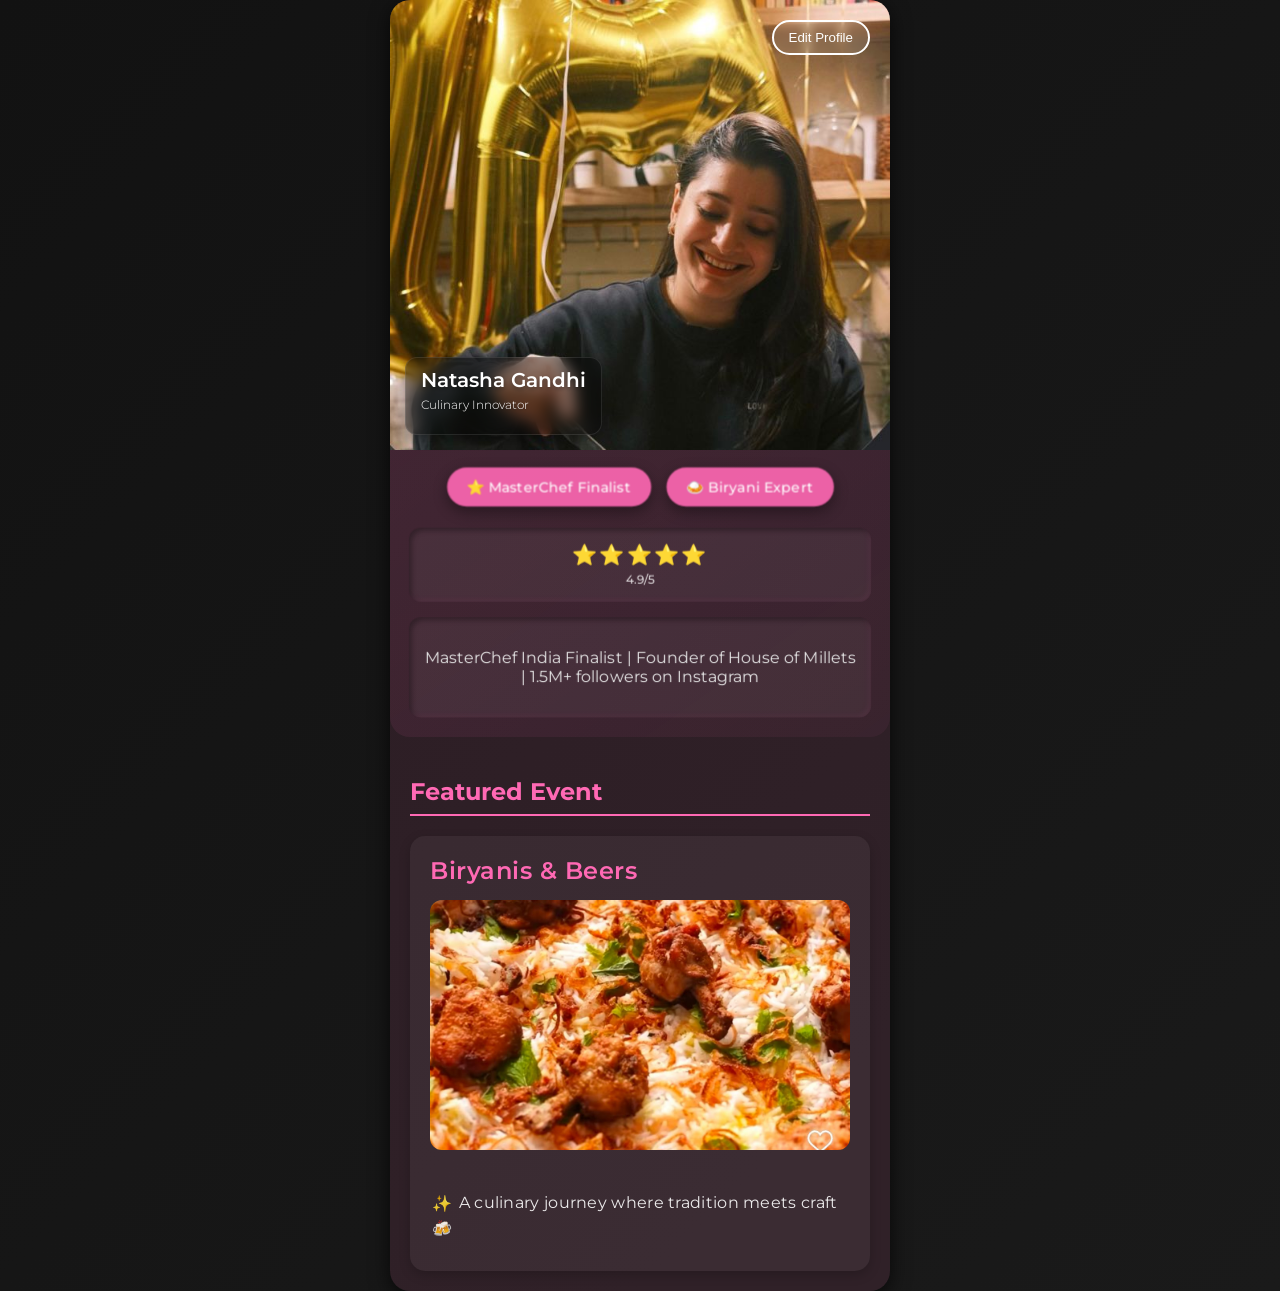
==== index.html @ d1b592fd "first commit" ====
<!DOCTYPE html>
<html lang="en">
<head>
    <meta charset="UTF-8">
    <meta name="viewport" content="width=device-width, initial-scale=1.0, maximum-scale=1.0, user-scalable=no">
    <title>Natasha Gandhi - Chef Profile</title>
    <link rel="preconnect" href="https://fonts.googleapis.com">
    <link rel="preconnect" href="https://fonts.gstatic.com" crossorigin>
    <link href="https://fonts.googleapis.com/css2?family=Montserrat:wght@300;400;500;600;700&display=swap" rel="stylesheet">
    <link rel="stylesheet" href="style.css">
</head>
<body>
    <div class="artist-profile">
        <div class="hero">
            <button class="edit-profile-btn">Edit Profile</button>
            <img src="hero.jpeg" alt="Natasha Gandhi" class="hero-image">
            <div class="overlay">
                <h1 class="artist-name">Natasha Gandhi</h1>
                <p class="artist-bio">Culinary Innovator</p>
            </div>
        </div>
        <div class="highlights">
            <div class="primary-highlights">
                <span class="icon">⭐ MasterChef Finalist</span>
                <span class="icon">🍛 Biryani Expert</span>
                
            </div>
            <div class="awards-ratings">
                <div class="stars">⭐⭐⭐⭐⭐</div>
                <div class="rating">4.9/5</div>
            </div>
            <div class="secondary-highlights">
                <p> MasterChef India Finalist | Founder of House of Millets | 1.5M+ followers on Instagram</p>
            </div>
        </div>
        <div class="events">
            <h2>Featured Event</h2>
            <a href="events.html" class="event-link">
                <div class="event">
                    <h3>Biryanis & Beers</h3>
                    <img src="WhatsApp Image 2025-02-11 at 7.40.05 PM (1).jpeg" alt="Event Image" class="event-img">
                    <p>
                        <span class="emoji">✨</span> A culinary journey where tradition meets craft
                        <span class="emoji">🍻</span>
                    </p>
                </div>
            </a>
        </div>
    </div>
    <script src="app.js"></script>
</body>
</html>
---- style.css ----
/* General Styling */
body {
    font-family: 'Montserrat', -apple-system, BlinkMacSystemFont, 'Segoe UI', Roboto, Oxygen-Sans, Ubuntu, Cantarell, sans-serif;
    background: linear-gradient(135deg, #121212, #1a1a1a);
    color: #ffffff;
    margin: 0;
    padding: 0;
    display: flex;
    justify-content: center;
    align-items: center;
    min-height: 100vh;
    box-sizing: border-box;
}

/* Artist Profile Container */
.artist-profile {
    width: 100%;
    max-width: 500px;
    background-color: rgba(255, 105, 180, 0.1);
    border-radius: 20px;
    overflow: hidden;
    box-shadow: 0px 5px 20px rgba(0, 0, 0, 0.7);
    margin: auto;
}

/* Hero Section */
.hero {
    position: relative;
    width: 100%;
    height: 0;
    padding-bottom: 90%; /* Increased from 75% for taller hero section */
}

.hero-image {
    position: absolute;
    top: 0;
    left: 0;
    width: 100%;
    height: 100%;
    object-fit: cover;
    object-position: center top;
}

.edit-profile-btn {
    position: absolute;
    top: 20px;
    right: 20px;
    background: rgba(255, 255, 255, 0.1);
    border: 2px solid #fff;
    color: #fff;
    padding: 8px 15px;
    border-radius: 20px;
    backdrop-filter: blur(5px);
    cursor: pointer;
    transition: all 0.3s ease;
    z-index: 10;
}

.edit-profile-btn:hover {
    background: #ff69b4;
    border-color: #ff69b4;
    transform: translateY(-2px);
}

/* Overlay for text */
.overlay {
    position: absolute;
    bottom: 15px;
    left: 15px;
    background: rgba(0, 0, 0, 0.4);
    padding: 10px 15px; /* Reduced padding */
    border-radius: 12px; /* Slightly reduced border radius */
    max-width: 80%; /* Limit width of overlay */
    backdrop-filter: blur(8px); /* Increased blur for better readability */
    border: 1px solid rgba(255, 255, 255, 0.1); /* Subtle border */
    box-shadow: 0 4px 12px rgba(0, 0, 0, 0.3);
}

.artist-name {
    font-size: 20px; /* Slightly reduced font size */
    font-weight: 600;
    margin: 0;
    color: #ffffff; /* Explicit white color */
    text-shadow: 0 2px 4px rgba(0, 0, 0, 0.3); /* Text shadow for better contrast */
}

.artist-bio {
    font-size: 12px; /* Reduced font size */
    font-weight: 300;
    margin-top: 5px;
    color: #ffffff; /* Explicit white color */
    text-shadow: 0 1px 2px rgba(0, 0, 0, 0.3); /* Subtle text shadow */
}

/* Highlights Section */
.highlights {
    padding: 20px;
    text-align: center;
    background: linear-gradient(145deg, rgba(255, 105, 180, 0.1), rgba(255, 105, 180, 0.05));
    border-radius: 0 0 20px 20px;
    transform-style: preserve-3d;
    perspective: 1000px;
}

.primary-highlights {
    display: flex;
    flex-wrap: wrap;
    justify-content: center;
    gap: 15px;
    margin-bottom: 20px;
    transform: translateZ(20px);
}

.icon {
    font-size: 14px;
    background: rgba(255, 105, 180, 0.9);
    padding: 10px 20px;
    border-radius: 25px;
    font-weight: 500;
    color: #ffffff;
    transition: all 0.3s ease;
    box-shadow: 0 5px 15px rgba(0, 0, 0, 0.4);
    transform: translateZ(10px);
}

.icon:hover {
    transform: translateZ(20px) translateY(-5px);
    box-shadow: 0 8px 20px rgba(255, 105, 180, 0.4);
}

.awards-ratings, .secondary-highlights {
    color: #E7E7E7;
    margin-top: 15px;
    padding: 15px;
    background: rgba(255, 255, 255, 0.05);
    border-radius: 12px;
    box-shadow: 
        inset 3px 3px 5px rgba(0, 0, 0, 0.3),
        inset -3px -3px 5px rgba(255, 105, 180, 0.05);
    transform: translateZ(5px);
}

.awards-ratings {
    display: flex;
    flex-direction: column;
    align-items: center;
    gap: 5px;
}

.awards-ratings .stars {
    font-size: 20px;
    letter-spacing: 2px;
}

.awards-ratings .rating {
    font-size: 12px;
    color: rgba(255, 255, 255, 0.8);
    font-weight: 500;
}

.events {
    padding: 20px;
    color: #ffffff;
}

.events h2 {
    color: #ff69b4;
    border-bottom: 2px solid #ff69b4;
    padding-bottom: 8px;
}

.event {
    background: rgba(255, 255, 255, 0.05);
    padding: 20px;
    border-radius: 15px;
    margin-top: 15px;
    box-shadow: 0 4px 12px rgba(0, 0, 0, 0.2);
    display: grid;
    grid-template-columns: 1fr;
    gap: 15px;
    transition: all 0.3s ease;
    position: relative;
    overflow: hidden;
}

.event img {
    width: 100%;
    height: 250px;
    object-fit: cover;
    border-radius: 12px;
    transition: transform 0.3s ease;
    margin-bottom: 15px;
}

.event:hover img {
    transform: scale(1.02);
}

.event h3 {
    font-size: 1.5em;
    margin: 0;
    color: #ff69b4;
    letter-spacing: 0.5px;
    font-weight: 600;
    position: relative;
    display: inline-block;
}

.event h3::after {
    content: '';
    position: absolute;
    width: 0;
    height: 2px;
    bottom: -4px;
    left: 0;
    background-color: #ff69b4;
    transition: width 0.3s ease;
}

.event:hover h3::after {
    width: 100%;
}

.event p {
    margin: 10px 0;
    font-size: 1em;
    line-height: 1.6;
    color: rgba(255, 255, 255, 0.9);
    font-weight: 400;
    letter-spacing: 0.3px;
}

.event .emoji {
    display: inline-block;
    transform: translateY(1px);
    margin: 0 2px;
}

.event-details p {
    line-height: 1.8;
    font-size: 1.1em;
    margin: 25px auto;
    max-width: 90%;
    letter-spacing: 0.3px;
    color: rgba(255, 255, 255, 0.95);
    text-shadow: 0 1px 2px rgba(0, 0, 0, 0.1);
}

/* Media Queries */
@media screen and (max-width: 600px) {
    body {
        padding: 10px;
        height: auto;
    }

    .artist-profile {
        width: 100%;
        border-radius: 15px;
    }

    .primary-highlights {
        gap: 8px;
    }

    .icon {
        padding: 8px 12px;
        font-size: 12px;
        width: calc(50% - 20px);
    }

    .overlay {
        bottom: 10px;
        left: 10px;
        padding: 8px 12px;
        max-width: 85%;
    }

    .artist-name {
        font-size: 20px;
    }

    .artist-bio {
        font-size: 12px;
    }

    .edit-profile-btn {
        top: 10px;
        right: 10px;
        padding: 6px 12px;
        font-size: 12px;
    }

    .highlights {
        padding: 15px;
    }

    .awards-ratings, 
    .secondary-highlights {
        padding: 10px;
        margin-top: 10px;
    }
    /* Make the event div clickable */
.event-link {
    text-decoration: none;
    color: inherit;
    display: block;
}

/* Style the event details page */
.event-details {
    width: 80%;
    max-width: 600px;
    margin: 50px auto;
    text-align: center;
    padding: 20px;
    background: #fff;
    border-radius: 15px;
    box-shadow: 0px 5px 10px rgba(0, 0, 0, 0.2);
}

.event-details img {
    width: 100%;
    border-radius: 10px;
    margin: 10px 0;
}

.event-details h2 {
    color: #ffb700;
}

.back-button {
    display: inline-block;
    margin-top: 20px;
    padding: 10px 15px;
    background: #ffcc00;
    color: #121212;
    text-decoration: none;
    border-radius: 10px;
    font-weight: bold;
}

}

@media screen and (max-width: 320px) {
    .primary-highlights {
        flex-direction: column;
    }

    .icon {
        width: auto;
    }
}

/* Add these new styles at the end of your file */
.event-link {
    text-decoration: none;
    color: inherit;
    display: block;
    transition: transform 0.3s ease;
}

.event-link:hover {
    transform: translateY(-5px);
}

.event-details {
    width: 90%;
    max-width: 600px;
    margin: 50px auto;
    padding: 20px;
    background: linear-gradient(145deg, rgba(255, 105, 180, 0.05), rgba(0, 0, 0, 0.3));
    border-radius: 20px;
    box-shadow: 0px 5px 20px rgba(0, 0, 0, 0.7);
    color: white;
    transform-style: preserve-3d;
    perspective: 1000px;
    backdrop-filter: blur(10px);
    border: 1px solid rgba(255, 255, 255, 0.1);
}

.event-details img {
    width: 100%;
    height: auto;
    max-height: 400px;
    object-fit: cover;
    border-radius: 15px;
    margin: 15px 0;
}

.event-details h2 {
    font-size: 2.2em;
    margin-bottom: 30px;
    background: linear-gradient(to right, #ff69b4, #ff99cc);
    -webkit-background-clip: text;
    -webkit-text-fill-color: transparent;
    text-shadow: 2px 2px 4px rgba(0, 0, 0, 0.3);
    font-weight: 700;
}

.back-button {
    position: fixed;
    top: 20px;
    right: 20px;
    padding: 10px 20px;
    background: rgba(255, 105, 180, 0.9);
    color: white;
    text-decoration: none;
    border-radius: 25px;
    font-weight: bold;
    transition: all 0.3s ease;
    backdrop-filter: blur(5px);
    border: 1px solid rgba(255, 255, 255, 0.2);
    z-index: 1000;
}

.back-button:hover {
    transform: translateY(-2px);
    box-shadow: 0 4px 12px rgba(255, 105, 180, 0.4);
}  /* Added missing closing bracket */

/* Remove all carousel related styles and add these new gallery styles */

.gallery {
    display: grid;
    grid-template-columns: repeat(2, 1fr);
    gap: 10px;
    margin: 15px 0;
}

.gallery-img {
    width: 100%;
    height: 200px;
    object-fit: cover;
    border-radius: 8px;
    transition: transform 0.3s ease;
    cursor: pointer;
}

.gallery-img:hover {
    transform: scale(1.05);
}

@media screen and (max-width: 480px) {
    .gallery {
        grid-template-columns: 1fr;
        gap: 8px;
    }

    .gallery-img {
        height: 180px;
    }
}

@media screen and (max-width: 320px) {
    .gallery-img {
        height: 150px;
    }
}

/* Event Info Styles */
.event-info {
    display: grid;
    grid-template-columns: repeat(3, 1fr);
    gap: 15px;
    margin: 30px 0;
    padding: 20px;
    background: rgba(255, 255, 255, 0.05);
    border-radius: 15px;
}

.info-item {
    text-align: center;
    padding: 15px;
    background: rgba(255, 255, 255, 0.03);
    border-radius: 12px;
    backdrop-filter: blur(5px);
}

.info-item i {
    font-size: 24px;
    margin-bottom: 10px;
}

.info-text h4 {
    margin: 0;
    color: #ff69b4;
    font-size: 14px;
    font-weight: 500;
}

.info-text span {
    font-size: 16px;
    color: #fff;
}

.gallery-container {
    position: relative;
    width: 100%;
    height: 70vh; /* Changed to viewport height */
    margin: 30px 0;
    border-radius: 15px;
    overflow: hidden;
    background: rgba(0, 0, 0, 0.1);
}

.gallery-view {
    width: 100%;
    height: 100%;
    position: relative;
    display: flex;
    align-items: center;
    justify-content: center;
}

.gallery-img {
    position: absolute;
    width: 100%;
    height: 100%;
    object-fit: cover;
    object-position: center;
    opacity: 0;
    transition: opacity 0.3s ease, transform 0.5s ease;
    transform: scale(1.05); /* Slightly larger to prevent white edges */
}

.gallery-img.active {
    opacity: 1;
    transform: scale(1);
}

.gallery-nav {
    position: absolute;
    top: 50%;
    transform: translateY(-50%);
    background: rgba(255, 105, 180, 0.3);
    color: white;
    border: none;
    width: 40px;
    height: 40px;
    border-radius: 50%;
    cursor: pointer;
    z-index: 2;
    font-size: 20px;
    backdrop-filter: blur(5px);
    transition: all 0.3s ease;
}

.gallery-nav:hover {
    background: rgba(255, 105, 180, 0.8);
}

.gallery-nav.prev { left: 10px; }
.gallery-nav.next { right: 10px; }

.gallery-dots {
    position: absolute;
    bottom: 15px;
    left: 0;
    right: 0;
    display: flex;
    justify-content: center;
    gap: 8px;
}

.dot {
    width: 8px;
    height: 8px;
    border-radius: 50%;
    background: rgba(255, 255, 255, 0.5);
    cursor: pointer;
    transition: all 0.3s ease;
}

.dot.active {
    background: #ff69b4;
}

@media screen and (max-width: 768px) {
    .gallery-container {
        height: 50vh;
    }
}

@media screen and (max-width: 768px) {
    .event-info {
        grid-template-columns: 1fr;
    }
    
    .gallery-container {
        height: 300px;
    }
}

@media screen and (max-width: 480px) {
    .gallery-container {
        height: 40vh;
        border-radius: 8px;
    }
    
    .gallery-img {
        transform: scale(1.1);
    }
}

@media screen and (max-width: 480px) {
    .artist-profile {
        border-radius: 12px;
    }

    .primary-highlights {
        gap: 10px;
    }

    .icon {
        padding: 8px 15px;
        font-size: 12px;
        width: 100%;
    }

    .overlay {
        padding: 8px;
        max-width: 90%;
    }

    .artist-name {
        font-size: 16px;
    }

    .info-item {
        padding: 10px;
        font-size: 0.8em;
    }

    .event h3 {
        font-size: 1.2em;
    }

    .event img {
        height: 180px;
        border-radius: 8px;
    }

    .event-details img {
        max-height: 250px;
        margin: 10px 0;
    }

    .awards-ratings .stars {
        font-size: 16px;
    }
    
    .awards-ratings .rating {
        font-size: 10px;
    }
}

@media screen and (max-width: 320px) {
    body {
        padding: 5px;
    }

    .artist-profile {
        width: 100%;
        margin: 0;
    }

    .primary-highlights {
        flex-direction: column;
    }

    .event-details {
        width: 100%;
        padding: 10px;
        margin: 20px auto;
    }

    .preview-section {
        margin: 15px 0;
    }

    .event img {
        height: 150px;
    }

    .event-details img {
        max-height: 200px;
    }

    .hero {
        padding-bottom: 80%;
    }

    .carousel-container img {
        transform: scale(1.15);
    }
}
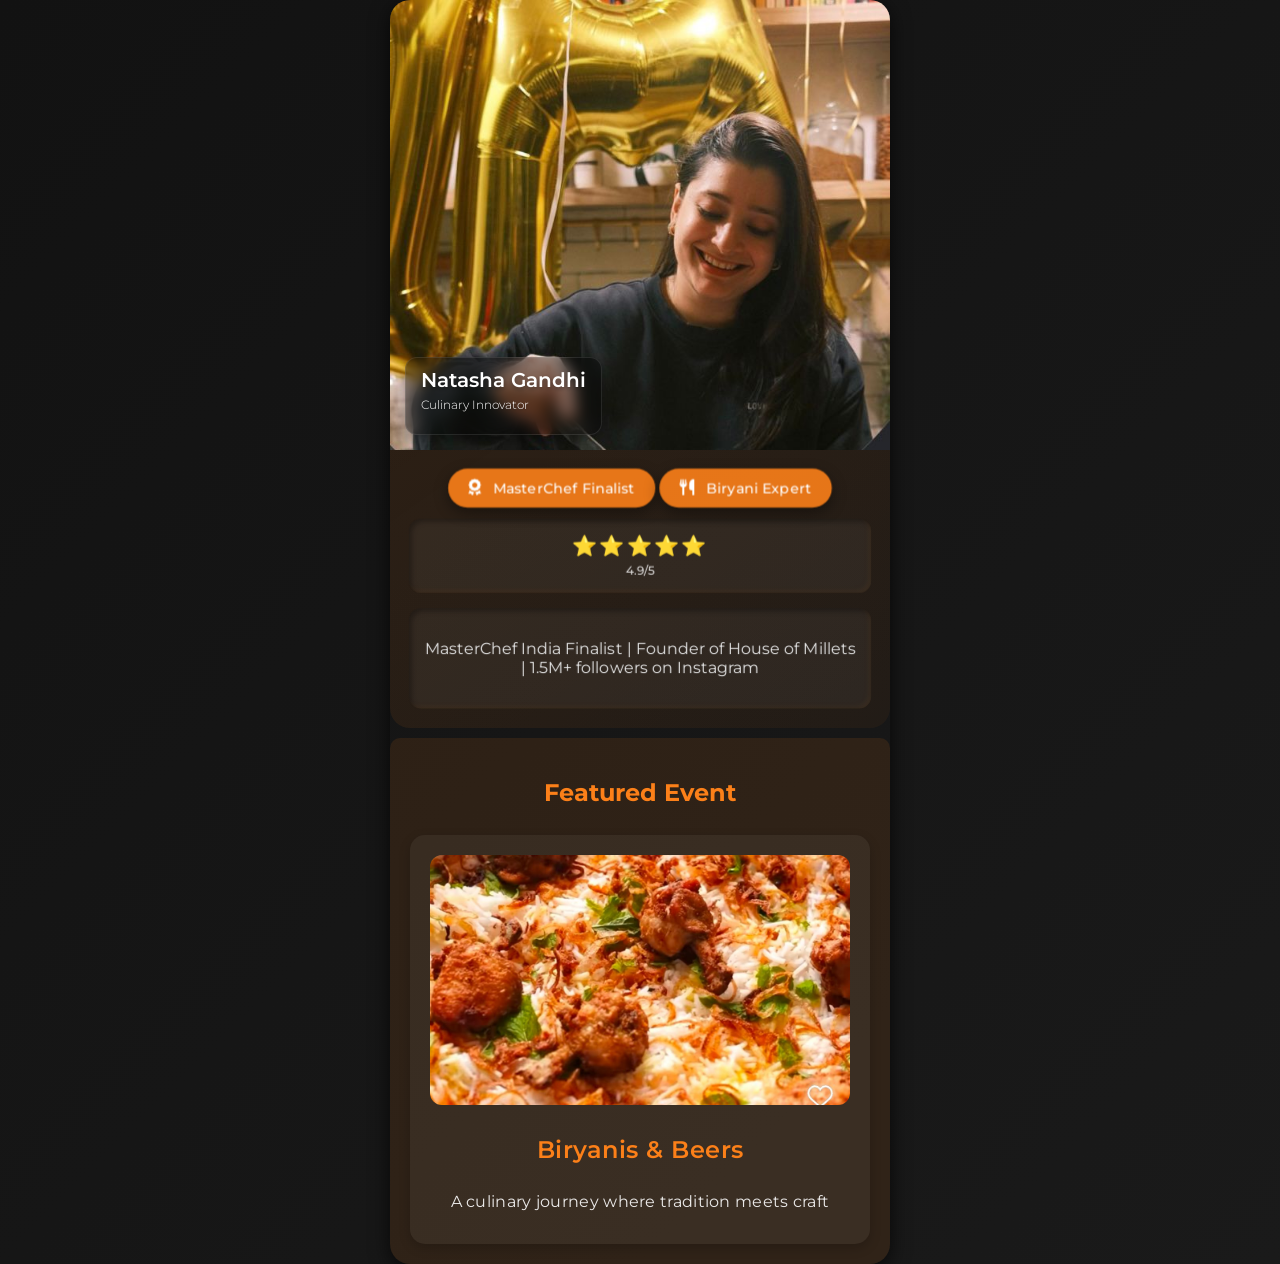
==== commit dd2b0376: "htfd" ====
--- a/index.html
+++ b/index.html
@@ -8,11 +8,12 @@
     <link rel="preconnect" href="https://fonts.gstatic.com" crossorigin>
     <link href="https://fonts.googleapis.com/css2?family=Montserrat:wght@300;400;500;600;700&display=swap" rel="stylesheet">
     <link rel="stylesheet" href="style.css">
+    <link rel="stylesheet" href="https://cdnjs.cloudflare.com/ajax/libs/font-awesome/6.5.1/css/all.min.css">
 </head>
 <body>
     <div class="artist-profile">
         <div class="hero">
-            <button class="edit-profile-btn">Edit Profile</button>
+            
             <img src="hero.jpeg" alt="Natasha Gandhi" class="hero-image">
             <div class="overlay">
                 <h1 class="artist-name">Natasha Gandhi</h1>
@@ -21,9 +22,8 @@
         </div>
         <div class="highlights">
             <div class="primary-highlights">
-                <span class="icon">⭐ MasterChef Finalist</span>
-                <span class="icon">🍛 Biryani Expert</span>
-                
+                <span class="icon"><i class="fas fa-award"></i> MasterChef Finalist</span>
+                <span class="icon"><i class="fas fa-utensils"></i> Biryani Expert</span>
             </div>
             <div class="awards-ratings">
                 <div class="stars">⭐⭐⭐⭐⭐</div>
@@ -37,11 +37,11 @@
             <h2>Featured Event</h2>
             <a href="events.html" class="event-link">
                 <div class="event">
+                    <img src="WhatsApp Image 2025-02-11 at 7.40.05 PM (1).jpeg" alt="Event Image" class="event-img">
                     <h3>Biryanis & Beers</h3>
-                    <img src="WhatsApp Image 2025-02-11 at 7.40.05 PM (1).jpeg" alt="Event Image" class="event-img">
                     <p>
-                        <span class="emoji">✨</span> A culinary journey where tradition meets craft
-                        <span class="emoji">🍻</span>
+                         A culinary journey where tradition meets craft
+                        
                     </p>
                 </div>
             </a>
--- a/style.css
+++ b/style.css
@@ -16,7 +16,6 @@
 .artist-profile {
     width: 100%;
     max-width: 500px;
-    background-color: rgba(255, 105, 180, 0.1);
     border-radius: 20px;
     overflow: hidden;
     box-shadow: 0px 5px 20px rgba(0, 0, 0, 0.7);
@@ -57,8 +56,8 @@
 }
 
 .edit-profile-btn:hover {
-    background: #ff69b4;
-    border-color: #ff69b4;
+    background: #fc8019;
+    border-color: #fc8019;
     transform: translateY(-2px);
 }
 
@@ -96,16 +95,17 @@
 .highlights {
     padding: 20px;
     text-align: center;
-    background: linear-gradient(145deg, rgba(255, 105, 180, 0.1), rgba(255, 105, 180, 0.05));
+    background: linear-gradient(145deg, rgba(252, 128, 25, 0.1), rgba(252, 128, 25, 0.05));
     border-radius: 0 0 20px 20px;
     transform-style: preserve-3d;
     perspective: 1000px;
 }
 
 .primary-highlights {
-    display: flex;
-    flex-wrap: wrap;
-    justify-content: center;
+    margin-top: 10px;
+    /* display: flex;
+    flex-wrap: wrap; */
+    /* justify-content: center; */
     gap: 15px;
     margin-bottom: 20px;
     transform: translateZ(20px);
@@ -113,7 +113,7 @@
 
 .icon {
     font-size: 14px;
-    background: rgba(255, 105, 180, 0.9);
+    background: rgba(252, 128, 25, 0.9);
     padding: 10px 20px;
     border-radius: 25px;
     font-weight: 500;
@@ -125,7 +125,12 @@
 
 .icon:hover {
     transform: translateZ(20px) translateY(-5px);
-    box-shadow: 0 8px 20px rgba(255, 105, 180, 0.4);
+    box-shadow: 0 8px 20px rgba(252, 128, 25, 0.4);
+}
+
+.icon i {
+    margin-right: 8px;
+    font-size: 16px;
 }
 
 .awards-ratings, .secondary-highlights {
@@ -136,7 +141,7 @@
     border-radius: 12px;
     box-shadow: 
         inset 3px 3px 5px rgba(0, 0, 0, 0.3),
-        inset -3px -3px 5px rgba(255, 105, 180, 0.05);
+        inset -3px -3px 5px rgba(252, 128, 25, 0.05);
     transform: translateZ(5px);
 }
 
@@ -159,13 +164,18 @@
 }
 
 .events {
+    margin-top: 10px;
+    text-align: center;
+    background-color: rgba(252, 128, 25, 0.1);
+    border-radius: 10px;
+    transform-style: preserve-3d;
     padding: 20px;
     color: #ffffff;
 }
 
 .events h2 {
-    color: #ff69b4;
-    border-bottom: 2px solid #ff69b4;
+    color: #fc8019;
+    /* border-bottom: 2px solid #fc8019; */
     padding-bottom: 8px;
 }
 
@@ -199,7 +209,7 @@
 .event h3 {
     font-size: 1.5em;
     margin: 0;
-    color: #ff69b4;
+    color: #fc8019;
     letter-spacing: 0.5px;
     font-weight: 600;
     position: relative;
@@ -213,7 +223,7 @@
     height: 2px;
     bottom: -4px;
     left: 0;
-    background-color: #ff69b4;
+    background-color: #fc8019;
     transition: width 0.3s ease;
 }
 
@@ -238,7 +248,7 @@
 
 .event-details p {
     line-height: 1.8;
-    font-size: 1.1em;
+    font-size: 14px;
     margin: 25px auto;
     max-width: 90%;
     letter-spacing: 0.3px;
@@ -265,7 +275,6 @@
     .icon {
         padding: 8px 12px;
         font-size: 12px;
-        width: calc(50% - 20px);
     }
 
     .overlay {
@@ -310,7 +319,7 @@
 .event-details {
     width: 80%;
     max-width: 600px;
-    margin: 50px auto;
+    /* margin: 50px auto; */
     text-align: center;
     padding: 20px;
     background: #fff;
@@ -326,6 +335,7 @@
 
 .event-details h2 {
     color: #ffb700;
+
 }
 
 .back-button {
@@ -366,9 +376,9 @@
 .event-details {
     width: 90%;
     max-width: 600px;
-    margin: 50px auto;
+    /* margin: 50px auto; */
     padding: 20px;
-    background: linear-gradient(145deg, rgba(255, 105, 180, 0.05), rgba(0, 0, 0, 0.3));
+    background: linear-gradient(145deg, rgba(252, 128, 25, 0.05), rgba(0, 0, 0, 0.3));
     border-radius: 20px;
     box-shadow: 0px 5px 20px rgba(0, 0, 0, 0.7);
     color: white;
@@ -389,8 +399,9 @@
 
 .event-details h2 {
     font-size: 2.2em;
+    margin-top:60px;
     margin-bottom: 30px;
-    background: linear-gradient(to right, #ff69b4, #ff99cc);
+    background: linear-gradient(to right, #fc8019, #ffa563);
     -webkit-background-clip: text;
     -webkit-text-fill-color: transparent;
     text-shadow: 2px 2px 4px rgba(0, 0, 0, 0.3);
@@ -399,10 +410,10 @@
 
 .back-button {
     position: fixed;
-    top: 20px;
-    right: 20px;
+    top: 10px;
+    left:20px;
     padding: 10px 20px;
-    background: rgba(255, 105, 180, 0.9);
+    background: rgba(252, 128, 25, 0.9);
     color: white;
     text-decoration: none;
     border-radius: 25px;
@@ -415,7 +426,7 @@
 
 .back-button:hover {
     transform: translateY(-2px);
-    box-shadow: 0 4px 12px rgba(255, 105, 180, 0.4);
+    box-shadow: 0 4px 12px rgba(252, 128, 25, 0.4);
 }  /* Added missing closing bracket */
 
 /* Remove all carousel related styles and add these new gallery styles */
@@ -429,7 +440,7 @@
 
 .gallery-img {
     width: 100%;
-    height: 200px;
+    height: 400px;
     object-fit: cover;
     border-radius: 8px;
     transition: transform 0.3s ease;
@@ -473,24 +484,38 @@
     padding: 15px;
     background: rgba(255, 255, 255, 0.03);
     border-radius: 12px;
+    display: flex;
     backdrop-filter: blur(5px);
+    align-items: center;
 }
 
 .info-item i {
     font-size: 24px;
-    margin-bottom: 10px;
+    /* margin-bottom: 12px; */
+    background: linear-gradient(135deg, #fc8019, #ffa563);
+    -webkit-background-clip: text;
+    -webkit-text-fill-color: transparent;
+    opacity: 0.9;
+    transition: all 0.3s ease;
+}
+
+.info-item:hover i {
+    transform: translateY(-2px);
+    opacity: 1;
 }
 
 .info-text h4 {
     margin: 0;
-    color: #ff69b4;
+    color: #fc8019;
     font-size: 14px;
     font-weight: 500;
+    padding-left: 10px;
 }
 
 .info-text span {
     font-size: 16px;
     color: #fff;
+    padding-left: 10px;
 }
 
 .gallery-container {
@@ -532,7 +557,7 @@
     position: absolute;
     top: 50%;
     transform: translateY(-50%);
-    background: rgba(255, 105, 180, 0.3);
+    background: rgba(252, 128, 25, 0.3);
     color: white;
     border: none;
     width: 40px;
@@ -543,14 +568,29 @@
     font-size: 20px;
     backdrop-filter: blur(5px);
     transition: all 0.3s ease;
+    display: flex;
+    align-items: center;
+    justify-content: center;
 }
 
 .gallery-nav:hover {
-    background: rgba(255, 105, 180, 0.8);
+    background: rgba(252, 128, 25, 0.8);
 }
 
 .gallery-nav.prev { left: 10px; }
 .gallery-nav.next { right: 10px; }
+
+.gallery-nav.prev::before {
+    font-family: "Font Awesome 5 Free";
+    font-weight: 900;
+    content: "\f104";
+}
+
+.gallery-nav.next::before {
+    font-family: "Font Awesome 5 Free";
+    font-weight: 900;
+    content: "\f105";
+}
 
 .gallery-dots {
     position: absolute;
@@ -572,7 +612,7 @@
 }
 
 .dot.active {
-    background: #ff69b4;
+    background: #fc8019;
 }
 
 @media screen and (max-width: 768px) {
@@ -614,7 +654,7 @@
     .icon {
         padding: 8px 15px;
         font-size: 12px;
-        width: 100%;
+        width: 50%;
     }
 
     .overlay {
@@ -641,7 +681,7 @@
     }
 
     .event-details img {
-        max-height: 250px;
+        max-height: 400px;
         margin: 10px 0;
     }
 
@@ -671,7 +711,7 @@
     .event-details {
         width: 100%;
         padding: 10px;
-        margin: 20px auto;
+        /* margin: 20px auto; */
     }
 
     .preview-section {
